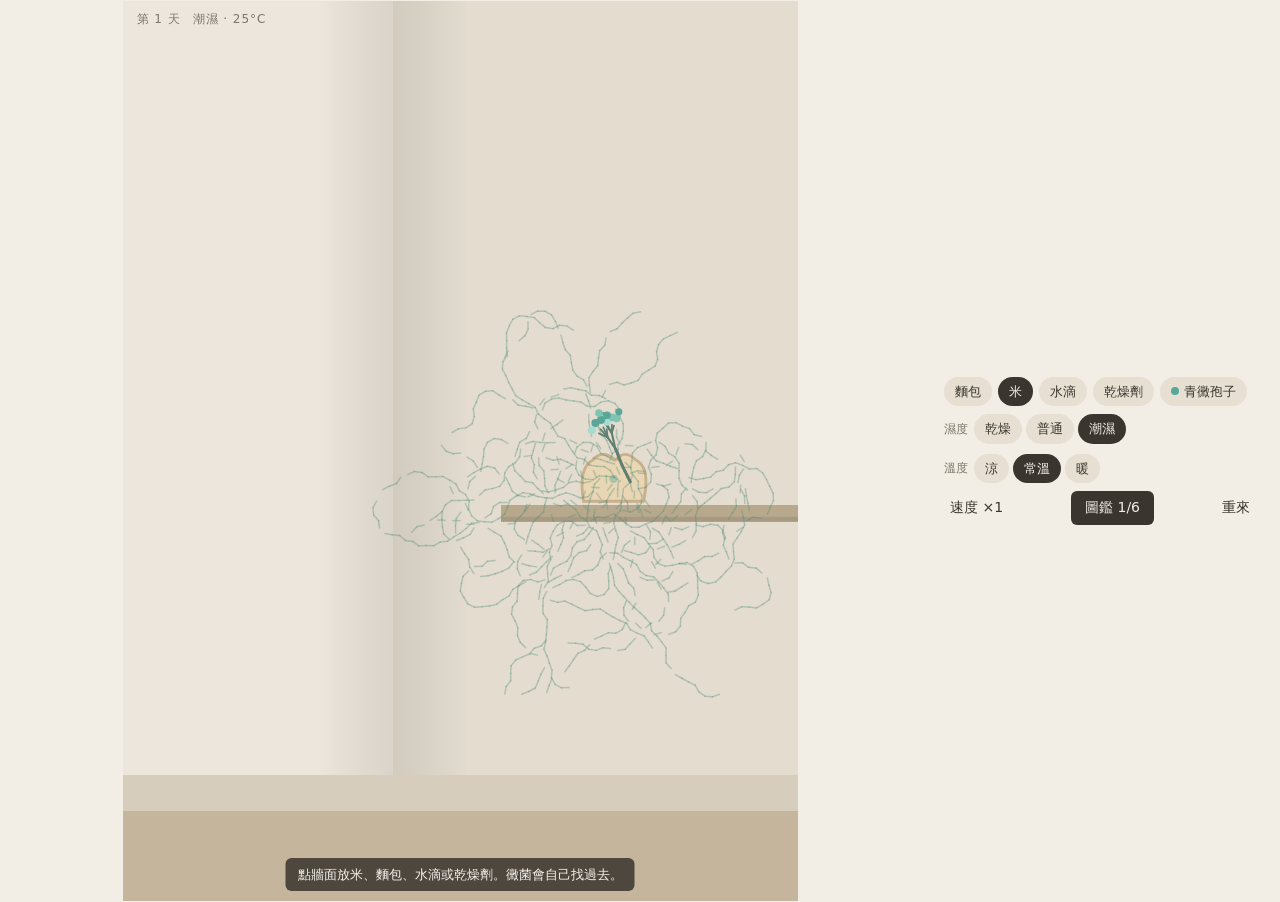
==== game/index.html @ eacc4dfb "B2 最小可玩版本：一個牆角，引導黴菌生長 Co-Authored-By: Claude Opus 5.5 <noreply@anthropic.com> Claude-Session: https:" ====
<!doctype html>
<html lang="zh-Hant">
<head>
<meta charset="utf-8">
<meta name="viewport" content="width=device-width, initial-scale=1, viewport-fit=cover, maximum-scale=1">
<title>黴菌裝潢</title>
<meta name="description" content="放麵包、米、水滴或乾燥劑，引導黴菌自己長過去，把牆角養成裝潢。">
<link rel="stylesheet" href="style.css">
<style id="inapp-lock">
/* Threads / IG / FB 內建瀏覽器：鎖住整頁（寫法沿用 onholdlab/crossroad） */
html,body{height:100%;overflow:hidden!important;overscroll-behavior:none}
body{position:fixed;inset:0}
/* 文件比畫面高 2px 並捲到 1px：App 會認為網頁不在最頂端，往下拖就不會把整個瀏覽器面板拉走 */
html{height:calc(100% + 2px)!important}
</style>
<script id="inapp-lock-js">
(function(){
  var SKIP='button,input,textarea,select,a,label,[contenteditable]';
  function scrollable(el){
    for(;el&&el.nodeType===1&&el!==document.body;el=el.parentElement){
      var y=getComputedStyle(el).overflowY;
      if((y==='auto'||y==='scroll')&&el.scrollHeight>el.clientHeight)return true;
    }
    return false;
  }
  document.addEventListener('touchstart',function(e){
    var t=e.target;if(t.nodeType!==1)t=t.parentElement;
    if(t&&!t.closest(SKIP)&&!scrollable(t))e.preventDefault();
  },{passive:false});
  document.addEventListener('touchmove',function(e){
    var t=e.target;if(t.nodeType!==1)t=t.parentElement;
    if(!scrollable(t))e.preventDefault();
  },{passive:false});
  document.addEventListener('gesturestart',function(e){e.preventDefault();});
  /* inapp-keep1 */
  function keep(){if(window.scrollY<1)window.scrollTo(0,1);}
  keep();addEventListener('load',keep);addEventListener('resize',keep);addEventListener('scroll',keep,{passive:true});
  document.addEventListener('touchstart',keep,{passive:true,capture:true});
})();
</script>
</head>
<body>
<div id="app">
  <section class="stage" id="stage">
    <canvas id="base"></canvas>
    <canvas id="over"></canvas>
    <div class="hud">
      <span id="day">第 1 天</span>
      <span id="env"></span>
    </div>
    <p class="msg" id="msg" role="status"></p>
  </section>

  <section class="panel">
    <div class="row tools" role="radiogroup" aria-label="要放什麼" id="tools"></div>
    <div class="row env">
      <div class="seg" role="radiogroup" aria-label="濕度" id="hum"></div>
      <div class="seg" role="radiogroup" aria-label="溫度" id="temp"></div>
    </div>
    <div class="row bar">
      <button type="button" id="speed" class="ghost">速度 ×1</button>
      <button type="button" id="dexBtn">圖鑑 <span id="dexCount">0/6</span></button>
      <button type="button" id="reset" class="ghost">重來</button>
    </div>
  </section>
</div>

<div class="sheet-bg" id="sheetBg" hidden></div>
<section class="sheet" id="dex" role="dialog" aria-modal="true" aria-labelledby="dexTitle" hidden>
  <div class="sheet-head">
    <h2 id="dexTitle">圖鑑</h2>
    <button type="button" id="dexClose" class="ghost">關閉</button>
  </div>
  <div class="cards" id="cards"></div>
  <p class="fine">遊戲裡的生長條件是簡化過的。現實中室內黴菌會影響健康，請不要在家裡養。</p>
</section>

<script src="assets/growth.js"></script>
<script src="assets/game.js"></script>
</body>
</html>
---- game/style.css ----
/* 沿用第 2 輪方向 1 的紙色與字；不用邊框，靠底色區分 */
:root{
  --bg:#f2eee6; --ink:#3a362f; --ink-2:#7d766a; --chip:#e6dfd2; --chip-on:#3a362f; --chip-on-fg:#f2eee6;
  --sheet:#f7f4ee; --guess:#e9e2f0; --guess-ink:#5b4a73; --warn:#a8364c;
}
* { box-sizing: border-box; margin: 0; padding: 0; }
html, body { background: var(--bg); color: var(--ink);
  font-family: "Noto Sans TC", "PingFang TC", "Microsoft JhengHei", system-ui, sans-serif; -webkit-text-size-adjust: 100%; }
button { font: inherit; color: inherit; cursor: pointer; border: 0; }
button:focus-visible { outline: 2px solid var(--warn); outline-offset: 2px; }

#app { height: 100%; display: flex; flex-direction: column;
  padding-top: env(safe-area-inset-top, 0px); padding-bottom: env(safe-area-inset-bottom, 0px); }

.stage { position: relative; flex: 1 1 auto; min-height: 0; display: flex; align-items: center; justify-content: center; }
.stage canvas { position: absolute; touch-action: none; }
#base { background: #e3dccf; }
.hud { position: absolute; left: max(14px, env(safe-area-inset-left, 0px)); top: 10px; display: flex; gap: 12px; font-size: 12px; letter-spacing: .08em; color: var(--ink-2); font-variant-numeric: tabular-nums; pointer-events: none; }
.msg { position: absolute; left: 50%; bottom: 10px; transform: translateX(-50%); max-width: calc(100% - 32px); width: max-content;
  background: rgba(58,54,47,.86); color: #f7f4ee; font-size: 13px; line-height: 1.5; padding: 7px 12px; border-radius: 6px; pointer-events: none;
  opacity: 0; transition: opacity .3s; }
.msg.on { opacity: 1; }

.panel { flex: 0 0 auto; display: flex; flex-direction: column; gap: 8px;
  padding: 10px max(12px, env(safe-area-inset-right, 0px)) 12px max(12px, env(safe-area-inset-left, 0px)); }
.row { display: flex; flex-wrap: wrap; gap: 6px; align-items: center; }
.tools button, .seg button { background: var(--chip); padding: 7px 11px; border-radius: 99px; font-size: 13px; line-height: 1.2; }
.tools button[aria-checked="true"], .seg button[aria-checked="true"] { background: var(--chip-on); color: var(--chip-on-fg); }
.tools button .sw { display: inline-block; width: 8px; height: 8px; border-radius: 50%; margin-right: 5px; vertical-align: 1px; }
.env { gap: 10px; }
.seg { display: flex; gap: 4px; align-items: center; }
.seg::before { content: attr(aria-label); font-size: 12px; color: var(--ink-2); margin-right: 2px; }
.bar { justify-content: space-between; }
.bar button { background: var(--chip-on); color: var(--chip-on-fg); padding: 8px 14px; border-radius: 6px; font-size: 14px; }
.bar button.ghost { background: transparent; color: var(--ink); padding-inline: 6px; }
#reset.armed { color: var(--warn); }

.sheet-bg { position: fixed; inset: 0; background: rgba(40,36,30,.35); z-index: 20; }
.sheet { position: fixed; left: 0; right: 0; bottom: 0; z-index: 21; max-height: 82%; overflow-y: auto; background: var(--sheet);
  border-radius: 12px 12px 0 0; max-width: 640px; margin: 0 auto;
  padding: 16px max(16px, env(safe-area-inset-right, 0px)) calc(20px + env(safe-area-inset-bottom, 0px)) max(16px, env(safe-area-inset-left, 0px)); }
.sheet-head { display: flex; justify-content: space-between; align-items: center; margin-bottom: 10px; }
.sheet-head h2 { font-size: 17px; }
.sheet-head .ghost { background: transparent; padding: 6px; }
.cards { display: flex; flex-direction: column; gap: 10px; }
.card { background: #fff; border-radius: 8px; padding: 12px 14px; display: grid; grid-template-columns: 64px minmax(0,1fr); gap: 12px; align-items: start; }
.card canvas { width: 64px; height: 64px; background: var(--bg); border-radius: 4px; }
.card h3 { font-size: 15px; display: flex; flex-wrap: wrap; gap: 4px 8px; align-items: baseline; }
.card h3 i { font-size: 12px; color: var(--ink-2); font-weight: 400; }
.card p { font-size: 13px; line-height: 1.6; color: #5e584d; margin-top: 3px; }
.card .how { color: var(--ink-2); font-size: 12px; }
.card a { color: var(--ink); font-size: 12px; }
.card.locked { background: transparent; }
.card.locked h3, .card.locked p { color: var(--ink-2); }
.card.guess { background: var(--guess); }
.card .tag { font-size: 11px; font-weight: 700; letter-spacing: .12em; color: var(--guess-ink); background: #fff; padding: 1px 7px; border-radius: 3px; }
.card .tag.fact { color: #4f7a6c; }
.fine { font-size: 12px; color: var(--ink-2); margin-top: 14px; line-height: 1.6; }

@media (min-width: 860px) {
  #app { flex-direction: row; }
  .panel { width: 360px; justify-content: center; padding: 24px; }
}
@media (prefers-reduced-motion: reduce) { .msg { transition: none; } }
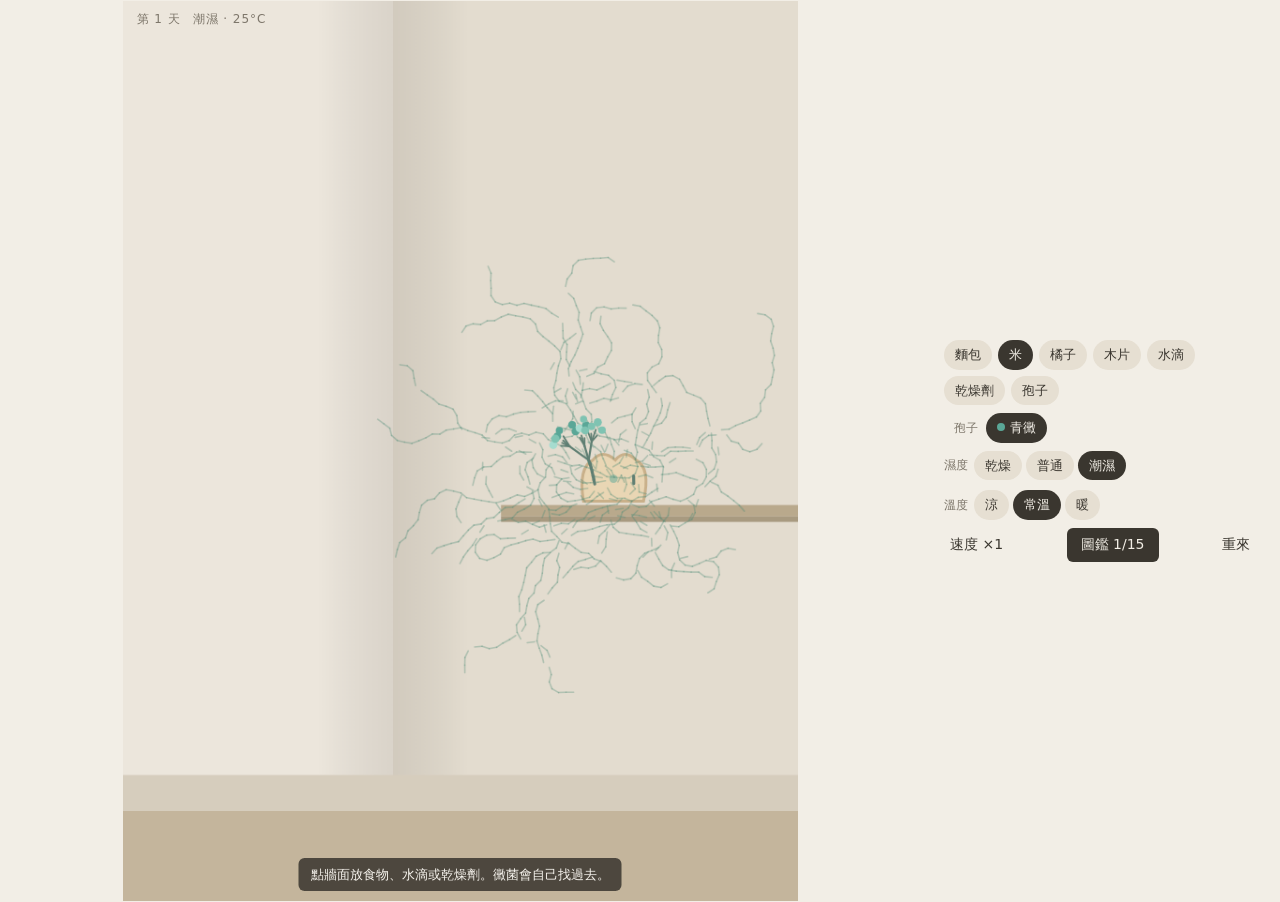
==== commit e746afd9: "圖鑑擴充到 15 張、漸進提示、猜想卡有畫面呈現 Co-Authored-By: Claude Opus 5.5 <noreply@anthropic.com> Claude-Session: htt" ====
--- a/game/index.html
+++ b/game/index.html
@@ -4,7 +4,7 @@
 <meta charset="utf-8">
 <meta name="viewport" content="width=device-width, initial-scale=1, viewport-fit=cover, maximum-scale=1">
 <title>黴菌裝潢</title>
-<meta name="description" content="放麵包、米、水滴或乾燥劑，引導黴菌自己長過去，把牆角養成裝潢。">
+<meta name="description" content="放食物、水滴或乾燥劑，引導黴菌自己長過去，把牆角養成裝潢。">
 <link rel="stylesheet" href="style.css">
 <style id="inapp-lock">
 /* Threads / IG / FB 內建瀏覽器：鎖住整頁（寫法沿用 onholdlab/crossroad） */
@@ -44,6 +44,7 @@
   <section class="stage" id="stage">
     <canvas id="base"></canvas>
     <canvas id="over"></canvas>
+    <canvas id="fx"></canvas>
     <div class="hud">
       <span id="day">第 1 天</span>
       <span id="env"></span>
@@ -53,13 +54,14 @@
 
   <section class="panel">
     <div class="row tools" role="radiogroup" aria-label="要放什麼" id="tools"></div>
+    <div class="row tools spores" role="radiogroup" aria-label="哪一種孢子" id="spores" hidden></div>
     <div class="row env">
       <div class="seg" role="radiogroup" aria-label="濕度" id="hum"></div>
       <div class="seg" role="radiogroup" aria-label="溫度" id="temp"></div>
     </div>
     <div class="row bar">
       <button type="button" id="speed" class="ghost">速度 ×1</button>
-      <button type="button" id="dexBtn">圖鑑 <span id="dexCount">0/6</span></button>
+      <button type="button" id="dexBtn">圖鑑 <span id="dexCount">0/15</span></button>
       <button type="button" id="reset" class="ghost">重來</button>
     </div>
   </section>
--- a/game/style.css
+++ b/game/style.css
@@ -55,6 +55,11 @@
 .card.guess { background: var(--guess); }
 .card .tag { font-size: 11px; font-weight: 700; letter-spacing: .12em; color: var(--guess-ink); background: #fff; padding: 1px 7px; border-radius: 3px; }
 .card .tag.fact { color: #4f7a6c; }
+.cards h3.sec { font-size: 12px; letter-spacing: .14em; color: var(--ink-2); font-weight: 500; margin-top: 6px; }
+.card p.see { color: var(--guess-ink); font-weight: 500; }
+.card.guess.locked { background: color-mix(in srgb, var(--guess) 45%, transparent); }
+.spores { padding-left: 10px; }
+.spores::before { content: '孢子'; font-size: 12px; color: var(--ink-2); margin-right: 2px; }
 .fine { font-size: 12px; color: var(--ink-2); margin-top: 14px; line-height: 1.6; }
 
 @media (min-width: 860px) {
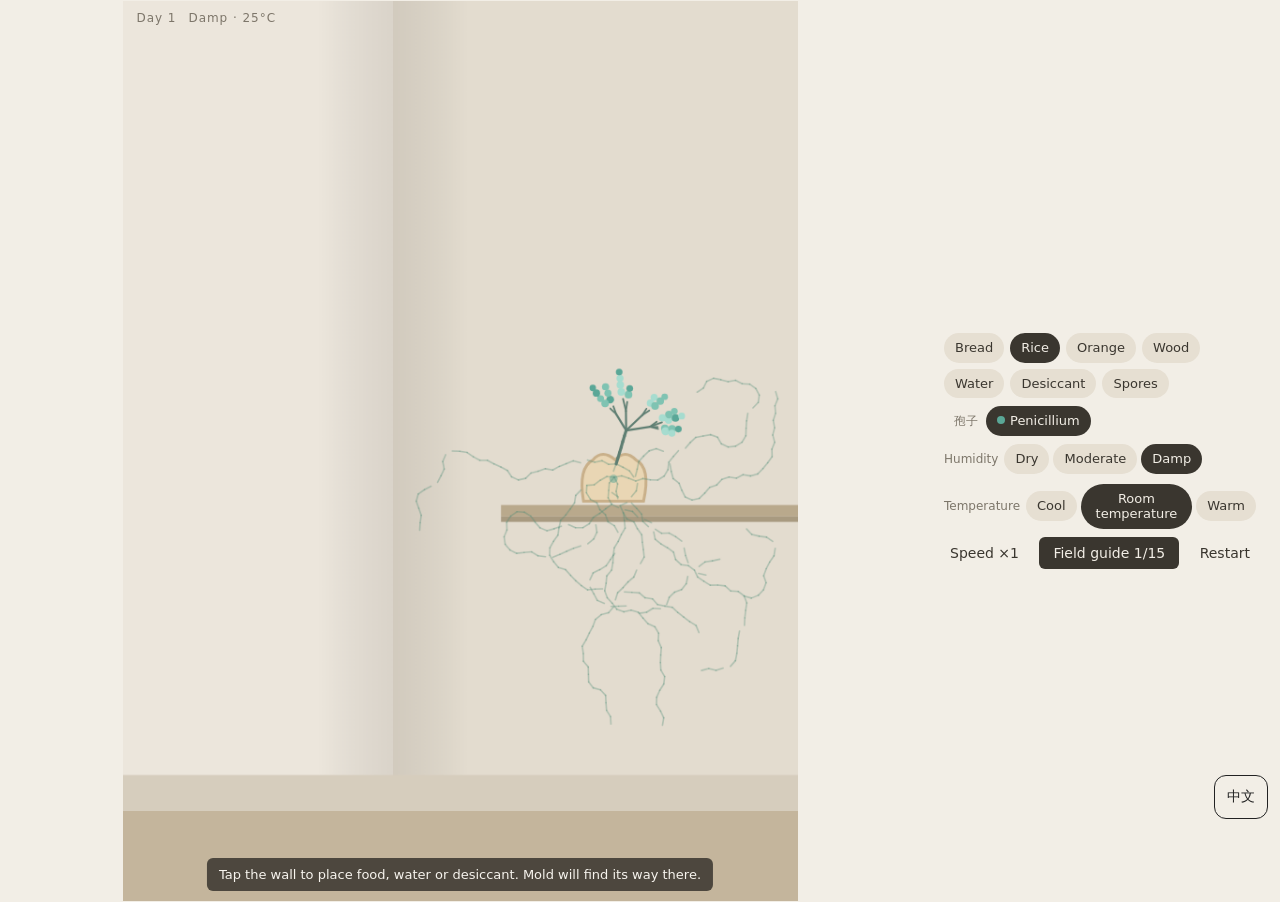
==== commit 4310f0fd: "Enable bilingual interface, dynamic messages and language switching" ====
--- a/game/index.html
+++ b/game/index.html
@@ -38,7 +38,7 @@
   document.addEventListener('touchstart',keep,{passive:true,capture:true});
 })();
 </script>
-</head>
+<script src="../locale.js"></script></head>
 <body>
 <div id="app">
   <section class="stage" id="stage">
